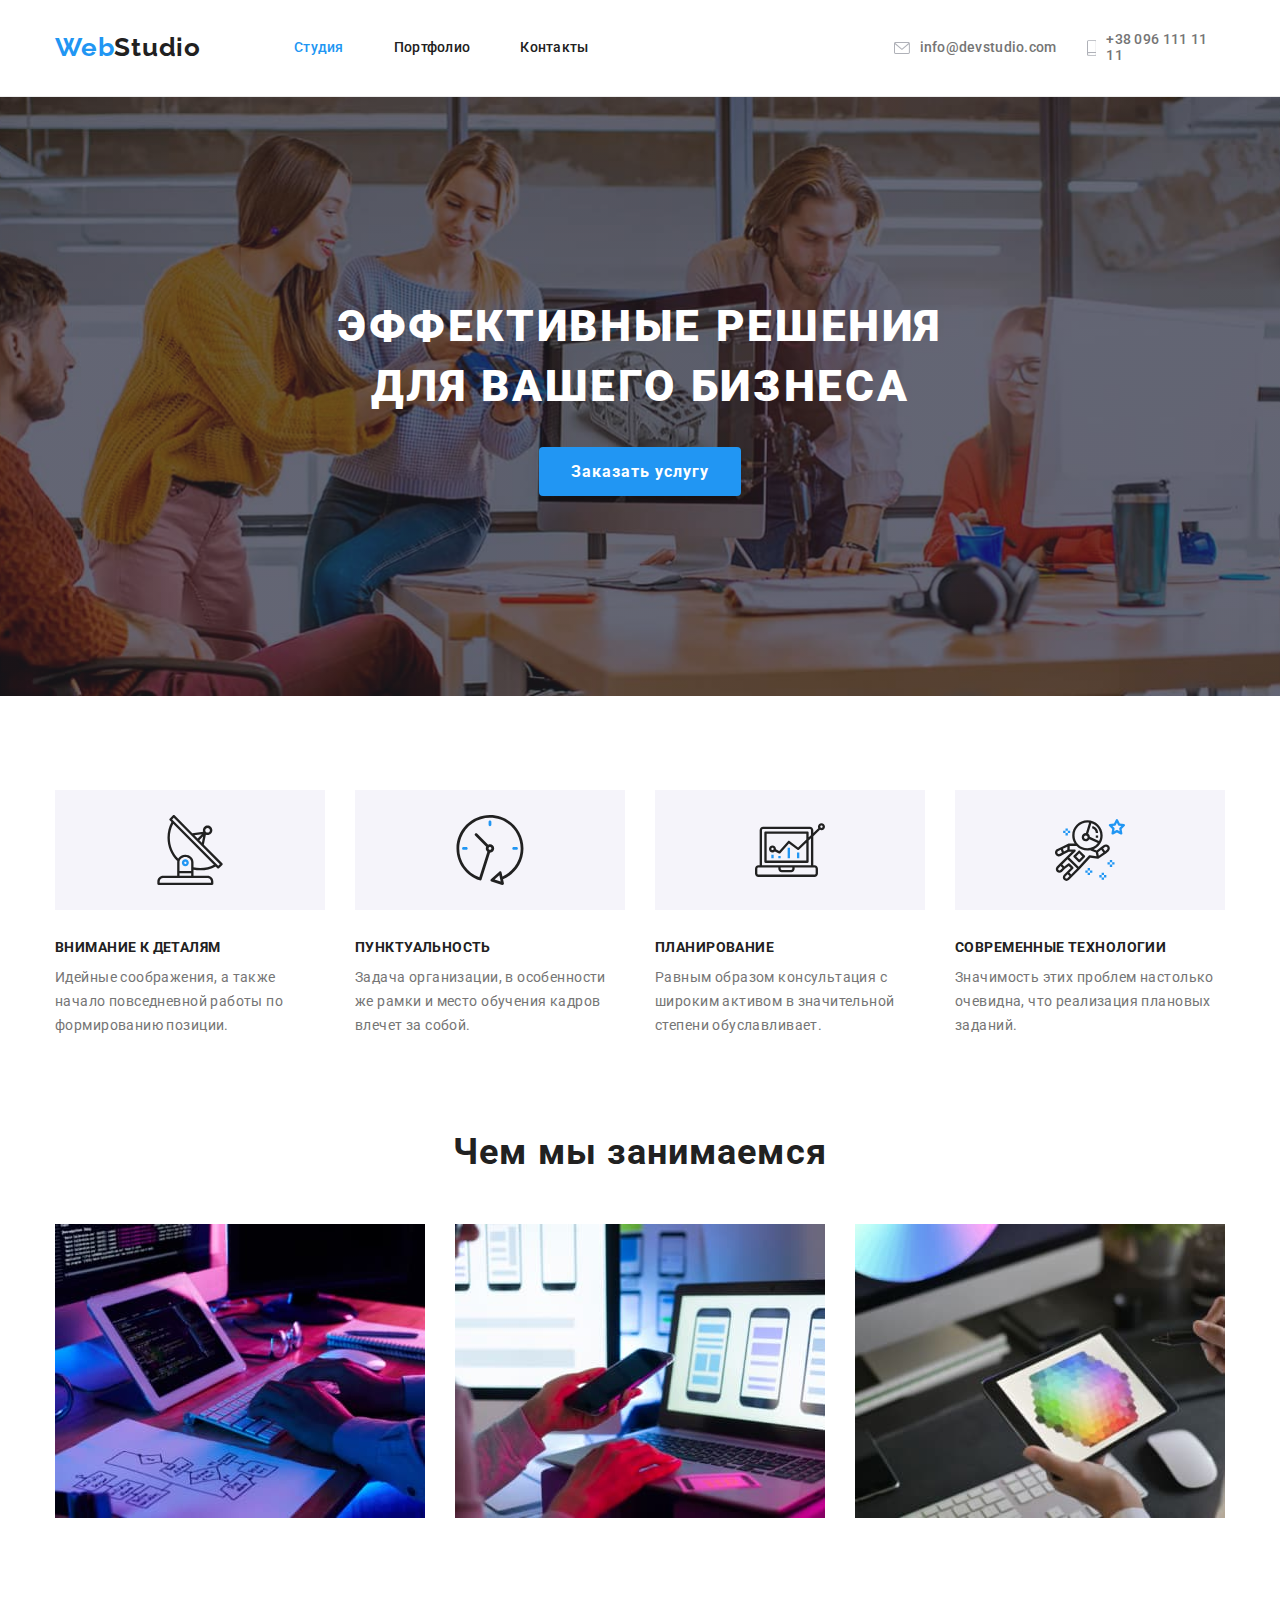
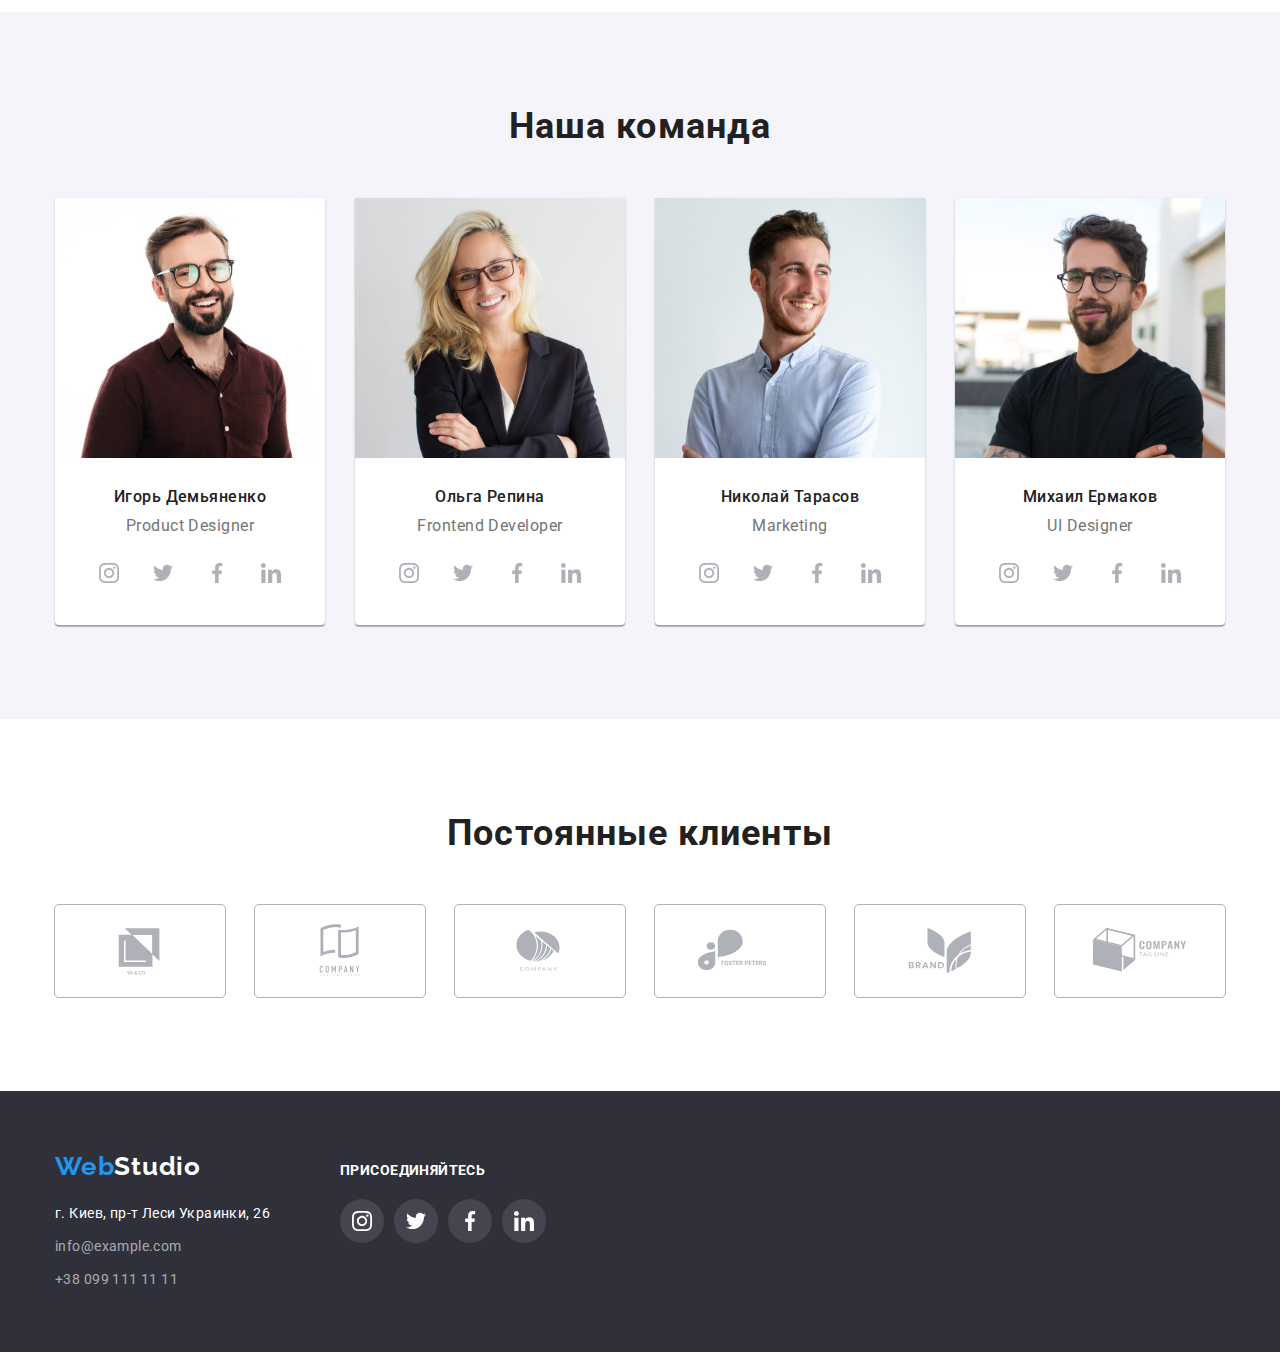
==== index.html @ 17015af3 "copy-paste" ====
<!DOCTYPE html>
<html lang="ru">
<head>
    <meta charset="UTF-8">
    <meta http-equiv="X-UA-Compatible" content="IE=edge">
    <meta name="viewport" content="width=device-width, initial-scale=1.0">

    <link rel="preconnect" href="https://fonts.googleapis.com">
    <link rel="preconnect" href="https://fonts.gstatic.com" crossorigin>
    <link href="https://fonts.googleapis.com/css2?family=Raleway:wght@700&family=Roboto:wght@400;500;700;900&display=swap"
    rel="stylesheet">
    <link rel="stylesheet" href="https://cdnjs.cloudflare.com/ajax/libs/modern-normalize/1.1.0/modern-normalize.min.css">
    <link rel="stylesheet" href="./css/styles.css" />
    <title>Студия</title>
</head>
<body>
    <header>
        <div class="container navigation">
            <!-- Главная навигация -->
            <nav class="main-nav">
            <!-- Лого -->
                <a href="/" class="logo-header">Web<span class="logo-black">Studio</span></a>
                <!-- Навигация на другие страницы -->
                <ul class="site-nav list">
                    <li class="item"><a href="./index.html" class="link current">Студия</a></li>
                    <li class="item"><a href="./portfolio.html" class="link">Портфолио</a></li>
                    <li class="item"><a href="./contacts" class="link">Контакты</a></li>
                </ul>
            </nav>
            <ul class="contact list">
                    <!-- Ссылка на адрес электронной почты  -->
                <li class="item">
                    <a class="link" href="mailto:info@devstudio.com">
                            <svg class="mail-icon">
                                <use href="./images/icons-defs.svg#icon-envelope">
                                </use>
                            </svg>
                        info@devstudio.com
                    </a>
                </li>
                    <!-- Ссылка на телефонный номер -->
                <li class="item">
                    <a class="link" href="tel:+380961111111">
                        <svg class="phone-icon">
                            <use href="./images/icons-defs.svg#icon-phone">
                            </use>
                        </svg>
                        +38 096 111 11 11
                    </a>
                </li>
            </ul>
        </div>
    </header>
        <main>
            <!-- Кнопка в шапке -->
            <section class="hero">
                <div class="overlay">
                    <h1 class="hero-heading">Эффективные решения <br> для вашего бизнеса</h1>
                    <button class="hero-button" type="button"><span class="button-center">Заказать услугу</span></button>
                </div>
            </section>
            <!-- Особенности -->
            <section class="features section">
                <div class="container">
                <h2 class="title hide">Особенности</h2>
                <ul class="list">
                    <li class="feature-card icon-antenna">
                        <div class="thumb">
                            <svg class="feature-icon">
                                <use href="./images/icons-defs.svg#icon-antenna"></use>
                            </svg>
                        </div>
                        <h3 class="feature-title">Внимание к деталям</h3>
                        <p class="text">Идейные соображения, а также начало повседневной работы по формированию позиции.</p>
                    </li>
                    <li class="feature-card icon-clock">
                        <div class="thumb">
                            <svg class="feature-icon">
                                <use href="./images/icons-defs.svg#icon-clock"></use>
                            </svg>
                        </div>
                        <h3 class="feature-title">Пунктуальность</h3>
                        <p class="text">Задача организации, в особенности же рамки и место обучения кадров влечет за собой.</p>
                    </li>
                    <li class="feature-card icon-diagram">
                        <div class="thumb">
                            <svg class="feature-icon">
                                <use href="./images/icons-defs.svg#icon-diagram"></use>
                            </svg>
                        </div>
                        <h3 class="feature-title">Планирование</h3>
                        <p class="text">Равным образом консультация с широким активом в значительной степени обуславливает.</p>
                    </li>
                    <li class="feature-card icon-astronaut">
                        <div class="thumb">
                            <svg class="feature-icon">
                                <use href="./images/icons-defs.svg#icon-astronaut"></use>
                            </svg>
                        </div>
                        <h3 class="feature-title">Современные технологии</h3>
                        <p class="text">Значимость этих проблем настолько очевидна, что реализация плановых заданий.</p>
                    </li>
                </ul>
                </div>
            </section>
            <!-- Чем мы занимаемся -->
            <section class="work section">
                <div class="container">
                    <h2 class="title">Чем мы занимаемся</h2>
                    <ul class="list">
                        <li class="work-item"><img class="img-no-gap" src="images/img1.jpg" alt="Server code" width="370" /></li>
                        <li class="work-item"><img class="img-no-gap" src="images/img2.jpg" alt="Mobile App" width="370" /></li>
                        <li class="work-item"><img class="img-no-gap" src="images/img3.jpg" alt="Design" width="370" /></li>
                    </ul>
                </div>
            </section>
            <!-- Наша команда -->
            <section class="team section">
                <div class="container">
                <h2 class="title">Наша команда</h2>
                <ul class="list">
                    <li class="item-card">
                        <img class="img-no-gap" src="images/imgpd.jpg" alt="Product Designer" width="270" />
                        <div class="bottom-card">
                            <h3 class="member-title product-designer">Игорь Демьяненко</h3>
                            <p class="text">Product Designer</p>
                            <ul class="socials list">
                                <li class="social">
                                    <a href="" class="link icon-instgram">
                                        <svg class="social-icon">
                                            <use href="./images/icons-defs.svg#icon-instagram-2">
                                            </use>
                                        </svg>
                                    </a>
                                </li>
                                <li class="social">
                                    <a href="" class="link icon-twitter">
                                        <svg class="social-icon">
                                            <use href="./images/icons-defs.svg#icon-twitter-1">
                                            </use>
                                        </svg>
                                    </a>
                                </li>
                                <li class="social">
                                    <a href="" class="link icon-facebook">
                                        <svg class="social-icon">
                                            <use href="./images/icons-defs.svg#icon-facebook-1">
                                            </use>
                                        </svg>
                                    </a>
                                </li>
                                <li class="social">
                                    <a href="" class="link icon-linkedin">
                                        <svg class="social-icon">
                                            <use href="./images/icons-defs.svg#icon-linkedin-1">
                                            </use>
                                        </svg>
                                    </a>
                                </li>
                            </ul>
                        </div>
                    </li>
                    <li class="item-card">
                        <img class="img-no-gap" src="images/imgfd.jpg" alt="Frontend Developer" width="270" />
                        <div class="bottom-card">
                            <h3 class="member-title frontend-developer">Ольга Репина</h3>
                            <p class="text">Frontend Developer</p>
                            <ul class="socials list">
                                <li class="social">
                                    <a href="" class="link icon-instgram">
                                        <svg class="social-icon">
                                            <use href="./images/icons-defs.svg#icon-instagram-2">
                                            </use>
                                        </svg>
                                    </a>
                                </li>
                                <li class="social">
                                    <a href="" class="link icon-twitter">
                                        <svg class="social-icon">
                                            <use href="./images/icons-defs.svg#icon-twitter-1">
                                            </use>
                                        </svg>
                                    </a>
                                </li>
                                <li class="social">
                                    <a href="" class="link icon-facebook">
                                        <svg class="social-icon">
                                            <use href="./images/icons-defs.svg#icon-facebook-1">
                                            </use>
                                        </svg>
                                    </a>
                                </li>
                                <li class="social">
                                    <a href="" class="link icon-linkedin">
                                        <svg class="social-icon">
                                            <use href="./images/icons-defs.svg#icon-linkedin-1">
                                            </use>
                                        </svg>
                                    </a>
                                </li>
                            </ul>
                        </div>
                    </li>
                    <li class="item-card">
                        <img class="img-no-gap" src="images/imgmark.jpg" alt="Marketing" width="270" />
                        <div class="bottom-card">
                            <h3 class="member-title marketing">Николай Тарасов</h3>
                            <p class="text">Marketing</p>
                            <ul class="socials list">
                                <li class="social">
                                    <a href="" class="link icon-instgram">
                                        <svg class="social-icon">
                                            <use href="./images/icons-defs.svg#icon-instagram-2">
                                            </use>
                                        </svg>
                                    </a>
                                </li>
                                <li class="social">
                                    <a href="" class="link icon-twitter">
                                        <svg class="social-icon">
                                            <use href="./images/icons-defs.svg#icon-twitter-1">
                                            </use>
                                        </svg>
                                    </a>
                                </li>
                                <li class="social">
                                    <a href="" class="link icon-facebook">
                                        <svg class="social-icon">
                                            <use href="./images/icons-defs.svg#icon-facebook-1">
                                            </use>
                                        </svg>
                                    </a>
                                </li>
                                <li class="social">
                                    <a href="" class="link icon-linkedin">
                                        <svg class="social-icon">
                                            <use href="./images/icons-defs.svg#icon-linkedin-1">
                                            </use>
                                        </svg>
                                    </a>
                                </li>
                            </ul>
                        </div>
                    </li>
                    <li class="item-card">
                        <img class="img-no-gap" src="images/imguid.jpg" alt="UI Designer" width="270" />
                        <div class="bottom-card">
                            <h3 class="member-title designer">Михаил Ермаков</h3>
                            <p class="text">UI Designer</p>
                            <ul class="socials list">
                                <li class="social">
                                    <a href="" class="link icon-instgram">
                                        <svg class="social-icon">
                                            <use href="./images/icons-defs.svg#icon-instagram-2">
                                            </use>
                                        </svg>
                                    </a>
                                </li>
                                <li class="social">
                                    <a href="" class="link icon-twitter">
                                        <svg class="social-icon">
                                            <use href="./images/icons-defs.svg#icon-twitter-1">
                                            </use>
                                        </svg>
                                    </a>
                                </li>
                                <li class="social">
                                    <a href="" class="link icon-facebook">
                                        <svg class="social-icon">
                                            <use href="./images/icons-defs.svg#icon-facebook-1">
                                            </use>
                                        </svg>
                                    </a>
                                </li>
                                <li class="social">
                                    <a href="" class="link icon-linkedin">
                                        <svg class="social-icon">
                                            <use href="./images/icons-defs.svg#icon-linkedin-1">
                                            </use>
                                        </svg>
                                    </a>
                                </li>
                            </ul>
                        </div>
                    </li>
                </ul>
                </div>
            </section>
            <section class="clients section">
                <div class="container">
                <h2 class="title">Постоянные клиенты</h2>
                    <ul class="list">
                        <li class="client">
                            <a href="" class="link">
                                <svg class="client-icon">
                                    <use href="./images/icons-defs.svg#icon-yaco">
                                    </use>
                                </svg>
                            </a>
                        </li>
                        <li class="client">
                            <a href="" class="link">
                                <svg class="client-icon">
                                    <use href="./images/icons-defs.svg#icon-tagline">
                                    </use>
                                </svg>
                            </a>
                        </li>
                        <li class="client">
                            <a href="" class="link">
                                <svg class="client-icon">
                                    <use href="./images/icons-defs.svg#icon-company">
                                    </use>
                                </svg>
                            </a>
                        </li>
                        <li class="client">
                            <a href="" class="link">
                                <svg class="client-icon">
                                    <use href="./images/icons-defs.svg#icon-foster">
                                    </use>
                                </svg>
                            </a>
                        </li>
                        <li class="client">
                            <a href="" class="link">
                                <svg class="client-icon">
                                    <use href="./images/icons-defs.svg#icon-brand">
                                    </use>
                                </svg>
                            </a>
                        </li>
                        <li class="client">
                            <a href="" class="link">
                                <svg class="client-icon">
                                    <use href="./images/icons-defs.svg#icon-compbox">
                                    </use>
                                </svg>
                            </a>
                        </li>
                    </ul>
                </div>
            </section>
        </main>
        <footer class="footer">
            <div class="container">
                <div class="wraper">
                    <!-- Лого -->
                    <a href="/" class="logo-footer">Web<span class="logo-white">Studio</span></a>
                    <address>
                        <ul class="address list">
                            <!-- Ссылка на на карту с указанным адресом -->
                            <li class="item"><a class="map" href="https://goo.gl/maps/9BJSukgXdeU1Tu847" target="_blank" rel="noopener">г. Киев, пр-т Леси Украинки, 26</a></li>
                            <!-- Ссылка на адрес электронной почты  -->
                            <li class="item"><a class="link" href="mailto:info@example.com">info@example.com</a></li>
                            <!-- Ссылка на телефонный номер -->
                            <li class="item"><a class="link" href="tel:+380991111111">+38 099 111 11 11</a></li>
                        </ul>
                    </address>
                </div>
                    <div class="join">
                        <p class="join-heading">присоединяйтесь</p>
                        <ul class="socials list">
                            <li class="social">
                                <a href="" class="link icon-instgram">
                                    <svg class="social-icon">
                                        <use href="./images/icons-defs.svg#icon-instagram-2">
                                        </use>
                                    </svg>
                                </a>
                            </li>
                            <li class="social">
                                <a href="" class="link icon-twitter">
                                    <svg class="social-icon">
                                        <use href="./images/icons-defs.svg#icon-twitter-1">
                                        </use>
                                    </svg>
                                </a>
                            </li>
                            <li class="social">
                                <a href="" class="link icon-facebook">
                                    <svg class="social-icon">
                                        <use href="./images/icons-defs.svg#icon-facebook-1">
                                        </use>
                                    </svg>
                                </a>
                            </li>
                            <li class="social">
                                <a href="" class="link icon-linkedin">
                                    <svg class="social-icon">
                                        <use href="./images/icons-defs.svg#icon-linkedin-1">
                                        </use>
                                    </svg>
                                </a>
                            </li>
                        </ul>
                    </div>
            </div>
        </footer>
</body>
</html>
---- css/styles.css ----
*,
*::before,
*::after {
  box-sizing: border-box;
}

:root {
  --primary-text-color: #757575;
  --secondary-text-color: #212121;
  --white-color: #ffffff;
  --accent-color: #2196f3;
  --main-background-color: #ffffff;
  --secondary-background-color: #f5f4fa;
  --footer-color: #2f303a;
  --icon-primary-color: #afb1b8;
}

header {
  border-bottom: 1px solid #ececec;
  background: var(--white-color);
}

body {
  background-color: var(--main-background-color);
  color: var(--primary-text-color);

  font-family: Roboto, sans-serif;
  font-size: 14px;
  letter-spacing: 0.03em;
}

footer {
  background: var(--footer-color);
}

address {
  font-style: normal;

  line-height: 1.71;
  margin-top: 20px;
}

.wraper {
}

ul {
  padding-inline-start: 0px;
  margin-block-start: 1em;
  margin-block-end: 1em;
}

h1,
h2,
h3,
h4,
h5,
h6,
p {
  margin-block-start: 0;
  margin-block-end: 0;
}

.img-no-gap {
  display: block;
}

.vector {
  display: block;
}

.container {
  width: 1200px;
  padding: 0 15px;
  margin: 0 auto;
}

.footer .container {
  display: flex;
  align-items: baseline;
  padding-top: 60px;
  padding-bottom: 60px;
}

.section {
  padding-top: 94px;
  padding-bottom: 94px;
}

.container .section {
  padding-top: 0px;
  padding-bottom: 94px;
}

.hide {
  position: absolute;
  width: 1px;
  height: 1px;
  margin: -1px;
  border: 0;
  padding: 0;
  white-space: nowrap;
  clip-path: inset(100%);
  clip: rect(0 0 0 0);
  overflow: hidden;
}

/* Logo */

.logo-header {
  font-family: "Raleway";
  font-weight: 700;
  font-size: 26px;
  line-height: 1.19;

  letter-spacing: 0.03em;

  color: var(--accent-color);

  text-decoration: none;
}

.logo-black {
  font-family: "Raleway";

  font-weight: 700;
  font-size: 26px;
  line-height: 1.19;
  color: var(--secondary-text-color);

  letter-spacing: 0.03em;

  text-decoration: none;
}

.logo-white {
  font-family: "Raleway";
  font-weight: 700;
  font-size: 26px;
  line-height: 1.19;

  color: var(--white-color);
  text-decoration: none;
}

.logo-footer {
  font-family: "Raleway";
  font-weight: 700;
  font-size: 26px;
  line-height: 1.19;

  letter-spacing: 0.03em;

  color: var(--accent-color);
  text-decoration: none;
}

/* List */

.list {
  list-style: none;
  padding: 0;
  margin: 0;
}

/* Site nav */

.main-nav {
  display: flex;
  align-items: center;
}

.site-nav {
  display: flex;
  margin-left: 93px;
  padding-top: 32px;
  padding-bottom: 32px;

  font-weight: 500;
  font-size: 14px;
  line-height: 1.14;
  letter-spacing: 0.02em;
}

.navigation {
  display: flex;
}

.site-nav .item + .item {
  margin-left: 50px;
}

.contact {
  display: flex;
  align-items: center;
  margin-left: 305px;

  font-weight: 500;
  font-size: 14px;
  line-height: 1.14;
  letter-spacing: 0.02em;
}

.contact .item + .item {
  margin-left: 30px;
}

/* .contact-link:hover,
.contact-link:focus {
  color: var(--accent-color);
  fill: var(--accent-color);
} */

.site-nav .link {
  padding: 32px 0;
  text-decoration: none;
  color: var(--secondary-text-color);
}
.site-nav .link:hover,
.site-nav .link:focus {
  color: var(--accent-color);
}
.site-nav .link.current {
  color: var(--accent-color);
}
.contact .link {
  align-items: center;
  display: flex;
  padding: 32px 0;
  text-decoration: none;
  color: var(--primary-text-color);
}
.contact .link:hover,
.contact .link:focus {
  color: var(--accent-color);
}

.contact .link:hover .mail-icon {
  fill: var(--accent-color);
}
.contact .link:focus .mail-icon {
  fill: var(--accent-color);
}

.contact .link:hover .phone-icon {
  fill: var(--accent-color);
}
.contact .link:focus .phone-icon {
  fill: var(--accent-color);
}
/* Hero */

.hero {
  background-color: var(--footer-color);

  text-align: center;
}

.overlay {
  max-width: 2000px;
  margin-left: auto;
  margin-right: auto;

  background-image: linear-gradient(
      to right,
      rgba(47, 48, 58, 0.4),
      rgba(47, 48, 58, 0.4)
    ),
    url(../images/hero_background.jpg);
  background-repeat: no-repeat;
  background-position: center;
  background-size: cover;
}

.hero-heading {
  display: block;

  font-weight: 900;
  font-size: 44px;
  line-height: 1.36;
  text-align: center;
  letter-spacing: 0.06em;
  text-transform: uppercase;

  color: var(--white-color);

  padding-top: 200px;
}

.hero-button {
  background-color: var(--accent-color);
  color: var(--white-color);
  cursor: pointer;

  box-shadow: 0px 4px 4px rgba(0, 0, 0, 0.15);
  border-radius: 4px;
  border: none;

  letter-spacing: 0.06em;

  padding: 10px 32px;
  margin-top: 30px;
  margin-bottom: 200px;
}

.button-center {
  /* Заказать услугу */

  font-weight: 700;
  font-size: 16px;
  line-height: 1.87;

  letter-spacing: 0.06em;
}

/* Features */

.features .list {
  display: flex;
  flex-wrap: wrap;
}

.feature-card {
  width: 270px;
  margin-right: 30px;
}

.feature-card:nth-child(4n) {
  margin-right: 0px;
}

.features .title {
  color: var(--secondary-text-color);

  font-size: 36px;
  line-height: 1.16;

  letter-spacing: 0.03em;
}

.feature-title {
  font-weight: 700;
  font-size: 14px;
  line-height: 1.14;
  letter-spacing: 0.03em;
  text-transform: uppercase;

  color: var(--secondary-text-color);

  margin-bottom: 10px;
}

.features .text {
  font-weight: 400;
  font-size: 14px;
  line-height: 1.71;

  letter-spacing: 0.03em;
}

/* Work */

.work {
  padding-top: 0px;
}

.thumb {
  background: var(--secondary-background-color);
  display: flex;
  align-items: center;
  justify-content: center;
  height: 120px;
  margin-bottom: 30px;
}

.feature-icon {
  width: 70px;
  height: 70px;
  color: var(--white-color);
  fill: var(--icon-primary-color);
}

.project-item {
  width: 370px;

  margin-top: 30px;
  margin-right: 30px;
}
.project-item:nth-child(3n) {
  margin-right: 0px;
}

.project-cards {
  margin-top: -30px;
  margin-right: -30px;
  display: flex;
  flex-wrap: wrap;
}

.btm-border {
  border-bottom: 1px solid #eeeeee;
  border-left: 1px solid #eeeeee;
  border-right: 1px solid #eeeeee;

  padding: 20px 24px;
}

.work-item {
  display: flex;
  flex-wrap: wrap;
  width: 370px;
  margin-right: 30px;
}

.work .title {
  font-size: 36px;
  line-height: 1.16;
  letter-spacing: 0.03em;
  text-align: center;

  color: var(--secondary-text-color);
}

.work .list {
  display: flex;
  flex-wrap: wrap;
  margin-top: 50px;
}

.list.item::nth-child(3n) {
  margin-right: 0px;
}

.work-item:nth-child(3n) {
  margin-right: 0px;
}

/* Team */

.team {
  background-color: var(--secondary-background-color);
}

.item-card {
  width: 270px;
  background: #ffffff;
  box-shadow: 0px 1px 3px rgb(0 0 0 / 12%), 0px 1px 1px rgb(0 0 0 / 14%),
    0px 2px 1px rgb(0 0 0 / 20%);
  border-radius: 0px 0px 4px 4px;
}

.team .title {
  font-size: 36px;
  line-height: 1.16;
  text-align: center;
  letter-spacing: 0.03em;

  color: var(--secondary-text-color);
}

.team .list {
  margin-top: 50px;
  display: flex;
}

.member-title {
  top: 1925px;

  font-weight: 500;
  font-size: 16px;
  line-height: 1.18;

  text-align: center;
  letter-spacing: 0.03em;

  color: var(--secondary-text-color);
}

.team .text {
  margin-top: 10px;
  font-size: 16px;
  line-height: 1.18;

  text-align: center;
  letter-spacing: 0.03em;
}

.list .item-card {
  margin-right: 30px;
}

.list .item-card:nth-child(4n) {
  margin-right: 0px;
}

.bottom-card {
  padding: 30px 0px;
}

/* ДЗ на проверке */

.item-card .social {
  margin-right: 10px;
}

.item-card .social:nth-child(4n) {
  margin-right: 0px;
}

.socials {
  align-items: center;
  justify-content: center;
  padding: 0;
  margin-top: 16px;
}

.socials.list {
  margin-top: 16px;
}

/* button */

/* button-icon */
.social-icon {
  padding: 12px;
  width: 44px;
  height: 44px;
  color: var(--white-color);
  fill: var(--icon-primary-color);
}

.social .link {
  border-radius: 50%;
  background: rgba(255, 255, 255, 0.1);

  display: flex;
}

.team-link {
  color: tomato;
  background-color: var(--accent-color);
}

.social .link:hover,
.social .link:focus {
  background: var(--accent-color);
}

.social .link:hover .social-icon {
  fill: var(--white-color);
}
.social .link:focus .social-icon {
  fill: var(--white-color);
}

.mail-icon {
  margin-right: 10px;
  width: 16px;
  height: 12px;
  color: var(--white-color);
  fill: var(--icon-primary-color);
}

.phone-icon {
  margin-right: 10px;
  width: 10px;
  height: 16px;
  color: var(--white-color);
  fill: var(--icon-primary-color);
}

/* Эта часть на проверке */

/* Button */

.buttons {
  margin-bottom: 50px;

  display: flex;
  justify-content: center;
}

.buttons .item + .item {
  margin-left: 8px;
}

.button {
  cursor: pointer;
  background-color: var(--secondary-background-color);
  color: var(--secondary-text-color);
  border-radius: 4px;

  text-align: center;

  font-family: "Roboto";
  font-weight: 500;
  font-size: 16px;
  line-height: 1.62;
  letter-spacing: 0.03em;
  border: none;

  padding: 6px 22px;
}
.button:hover {
  background-color: var(--accent-color);
  color: var(--secondary-background-color);
}
.button:focus {
  background-color: var(--accent-color);
  color: var(--secondary-background-color);
}

.button.marketing:hover,
.button.marketing:focus,
.button.design:hover,
.button.design:focus,
.button.app:hover,
.button.app:focus,
.button.site:hover,
.button.site:focus,
.button.all:hover,
.button.all:focus {
  box-shadow: 0px 3px 1px rgba(0, 0, 0, 0.1), 0px 1px 2px rgba(0, 0, 0, 0.08),
    0px 2px 2px rgba(0, 0, 0, 0.12);
}

.filters .button {
  font-family: "Roboto";

  font-weight: 500;
  font-size: 16px;
  line-height: 1.62;

  text-align: center;
  letter-spacing: 0.03em;
  border: none;
}

/* Projects */

.title {
  font-family: "Roboto";
  font-style: normal;
  font-weight: 700;
  font-size: 18px;
  line-height: 2;

  letter-spacing: 0.06em;

  color: var(--secondary-text-color);
}

.features .title,
.projects-title,
.filters .title {
  visibility: hidden;
}

p {
  line-height: 30px;
  font-size: 16px;
  letter-spacing: 0.03em;
}

/* Clients */

.clients .title {
  font-size: 36px;
  line-height: 1.16;
  text-align: center;
  letter-spacing: 0.03em;

  color: var(--secondary-text-color);
}

.clients .list {
  margin-top: 50px;
  display: flex;
}

.clients li {
  width: 170px;
  height: 92px;
  margin-right: 30px;
}

.clients li:nth-child(6n) {
  margin-right: 0px;
}

.clients svg {
  padding: 16px 32px;
  width: 170px;
  height: 92px;

  outline: 1px solid var(--icon-primary-color);
  border-radius: 4px;
}

/* .clients a {
  display: flex;
  width: 106px;
  height: 60px;
} */

.client-icon {
  padding: 12px;
  width: 44px;
  height: 44px;
  color: var(--accent-color);
  fill: var(--icon-primary-color);
}

.client .link:hover .client-icon {
  fill: var(--accent-color);
  outline-color: var(--accent-color);
}
.client .link:focus .client-icon {
  fill: var(--accent-color);
  outline-color: var(--accent-color);
}

/* Footer */

.address .item + .item {
  margin-top: 9px;
}

/* Links */
.map {
  color: var(--white-color);
  text-decoration: none;
}
.address .map:hover,
.address .map:focus {
  color: var(--accent-color);
}

.address .link {
  text-decoration: none;
  color: rgba(255, 255, 255, 0.6);
}
.address .link:hover,
.address .link:focus {
  color: var(--accent-color);
}

.join {
  margin-left: 70px;
}

.join .list {
  display: flex;
}

.join-heading {
  font-weight: 700;
  font-size: 14px;
  line-height: 1.14;
  text-transform: uppercase;
  color: var(--white-color);
}

.join .socials {
  margin-top: 20px;
}

.join .social {
  margin-right: 10px;
}

.join .social:nth-child(4n) {
  margin-right: 0px;
}

.project-cards a {
  display: block;
  text-decoration: none;
  color: var(--primary-text-color);
}

.project-cards a:hover {
  box-shadow: 0px 1px 1px rgba(0, 0, 0, 0.12), 0px 4px 4px rgba(0, 0, 0, 0.06),
    1px 4px 6px rgba(0, 0, 0, 0.16);
}
.project-cards a:focus {
  box-shadow: 0px 1px 1px rgba(0, 0, 0, 0.12), 0px 4px 4px rgba(0, 0, 0, 0.06),
    1px 4px 6px rgba(0, 0, 0, 0.16);
}

footer .social-icon {
  fill: var(--white-color);
}

/* Icons sprite */

.icon {
  display: inline-block;
  width: 1em;
  height: 1em;
  stroke-width: 0;
  stroke: currentColor;
  fill: currentColor;
}
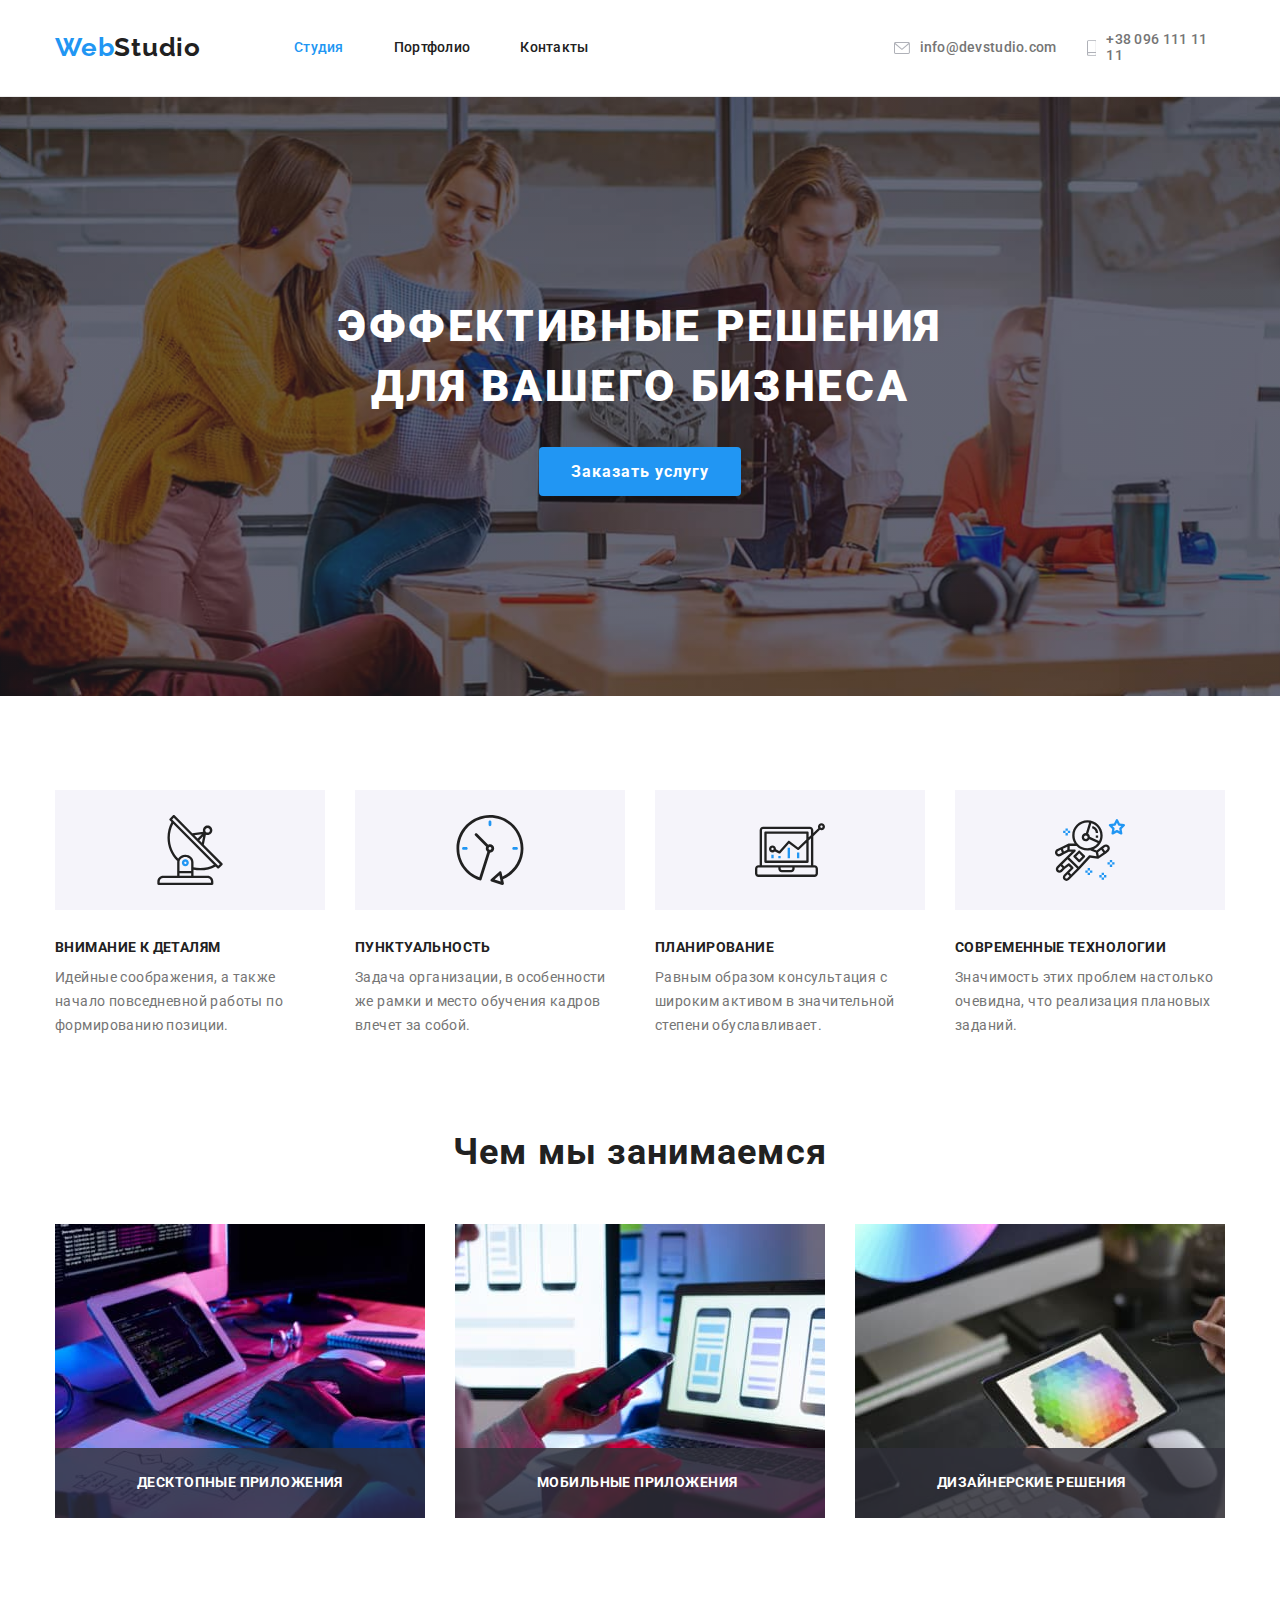
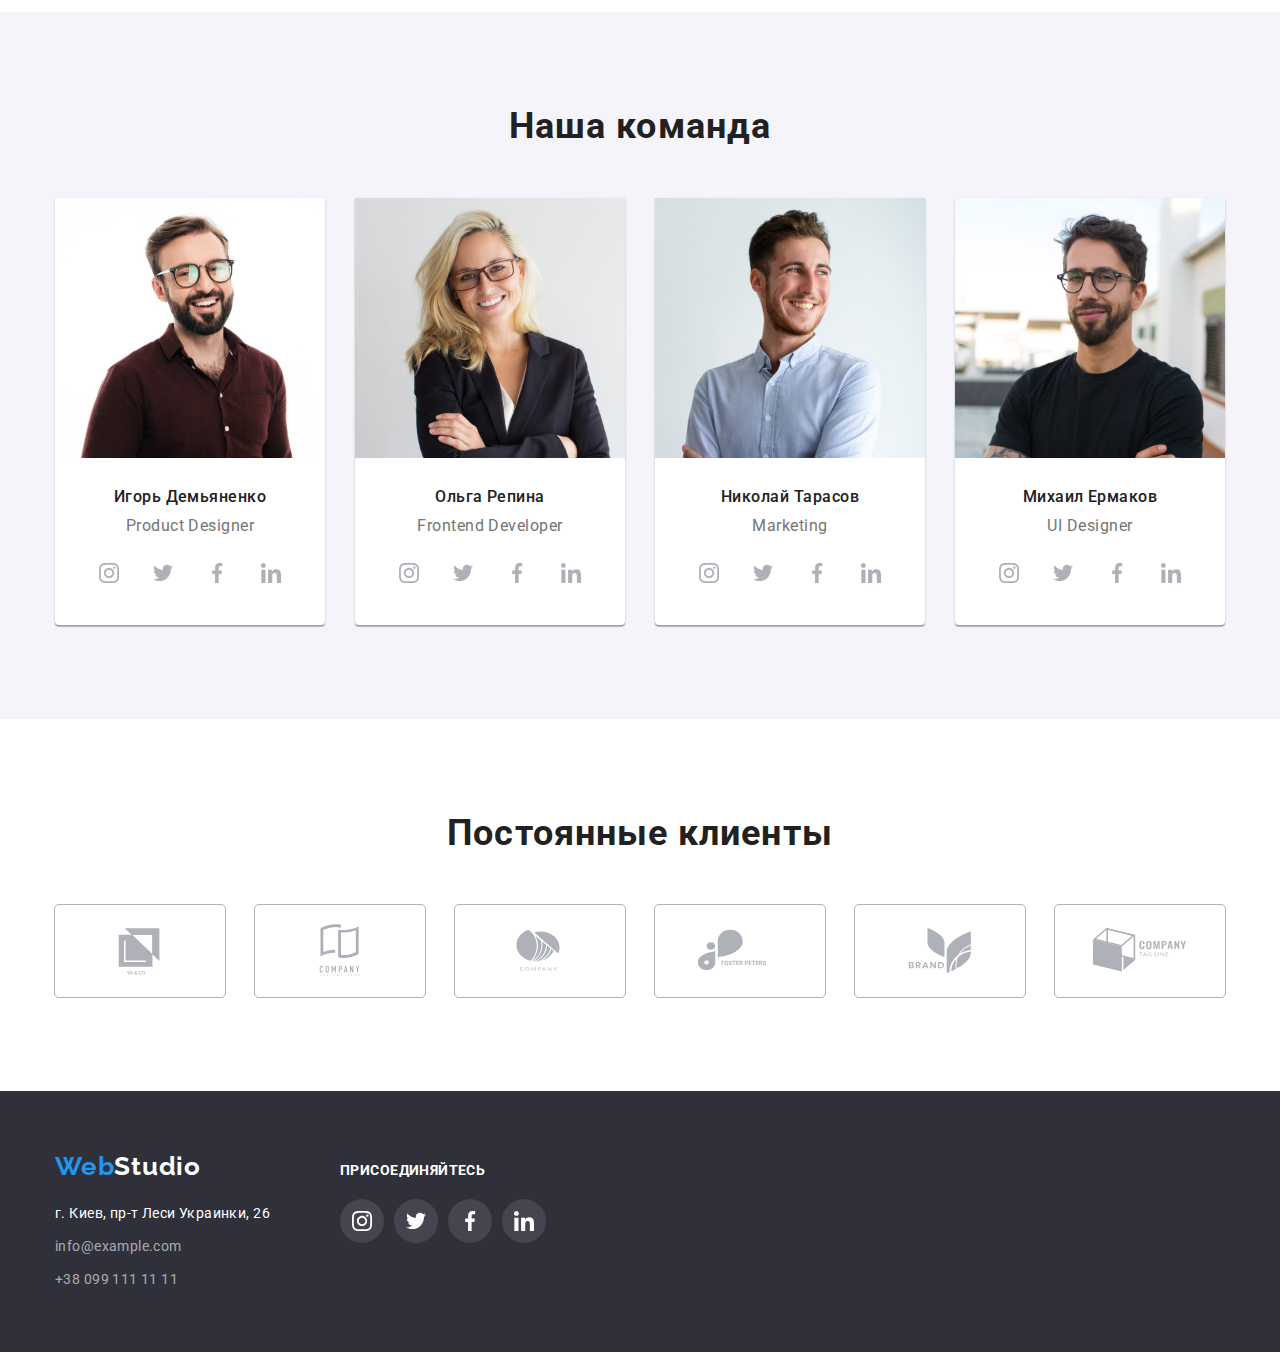
==== commit 8a45acbb: "overlay for work-items" ====
--- a/index.html
+++ b/index.html
@@ -108,9 +108,24 @@
                 <div class="container">
                     <h2 class="title">Чем мы занимаемся</h2>
                     <ul class="list">
-                        <li class="work-item"><img class="img-no-gap" src="images/img1.jpg" alt="Server code" width="370" /></li>
-                        <li class="work-item"><img class="img-no-gap" src="images/img2.jpg" alt="Mobile App" width="370" /></li>
-                        <li class="work-item"><img class="img-no-gap" src="images/img3.jpg" alt="Design" width="370" /></li>
+                        <li class="work-item">
+                            <div class="work-thumb">
+                                <h3 class="work-title">Десктопные приложения</h3>
+                                <img class="img-no-gap" src="images/img1.jpg" alt="Server code" width="370" />
+                            </div>
+                        </li>
+                        <li class="work-item">
+                            <div class="work-thumb">
+                                <p class="work-title">Мобильные приложения</p>
+                                <img class="img-no-gap" src="images/img2.jpg" alt="Mobile App" width="370" />
+                            </div>
+                        </li>
+                        <li class="work-item">
+                            <div class="work-thumb">
+                                <p class="work-title">Дизайнерские решения</p>
+                                <img class="img-no-gap" src="images/img3.jpg" alt="Design" width="370" />
+                            </div>
+                        </li>
                     </ul>
                 </div>
             </section>
--- a/css/styles.css
+++ b/css/styles.css
@@ -395,6 +395,84 @@
   display: flex;
   flex-wrap: wrap;
 }
+
+/* ДЗ 5 ниже */
+
+.work-thumb {
+  position: relative;
+}
+
+.work-thumb::before {
+  display: inline-block;
+  position: absolute;
+  bottom: 0;
+  left: 0;
+  content: "";
+  width: 100%;
+  height: 70px;
+  background-color: rgba(47, 48, 58, 0.8);
+}
+
+.work-title {
+  position: absolute;
+
+  font-weight: 700;
+  font-size: 14px;
+  line-height: 1.14;
+  letter-spacing: 0.03em;
+  text-transform: uppercase;
+
+  padding: 27px 82px;
+  bottom: 0;
+  left: 0;
+
+  width: 100%;
+
+  color: var(--white-color);
+}
+
+.project-thumb {
+  position: relative;
+}
+
+.project-thumb::before {
+  display: inline-block;
+  position: absolute;
+
+  content: "";
+  width: 100%;
+  height: 100%;
+  background-color: rgba(33, 150, 243, 0.9);
+
+  opacity: 0;
+}
+
+.project-thumb p {
+  width: 100%;
+  padding: 63px 24px;
+
+  position: absolute;
+  top: 50%;
+  left: 50%;
+  transform: translate(-50%, -50%);
+
+  color: var(--white-color);
+
+  font-size: 18px;
+  line-height: 1.55;
+
+  opacity: 0;
+}
+
+.project-item:hover p {
+  opacity: 1;
+}
+
+.project-item:hover .project-thumb::before {
+  opacity: 1;
+}
+
+/* ДЗ 5 конец */
 
 .btm-border {
   border-bottom: 1px solid #eeeeee;
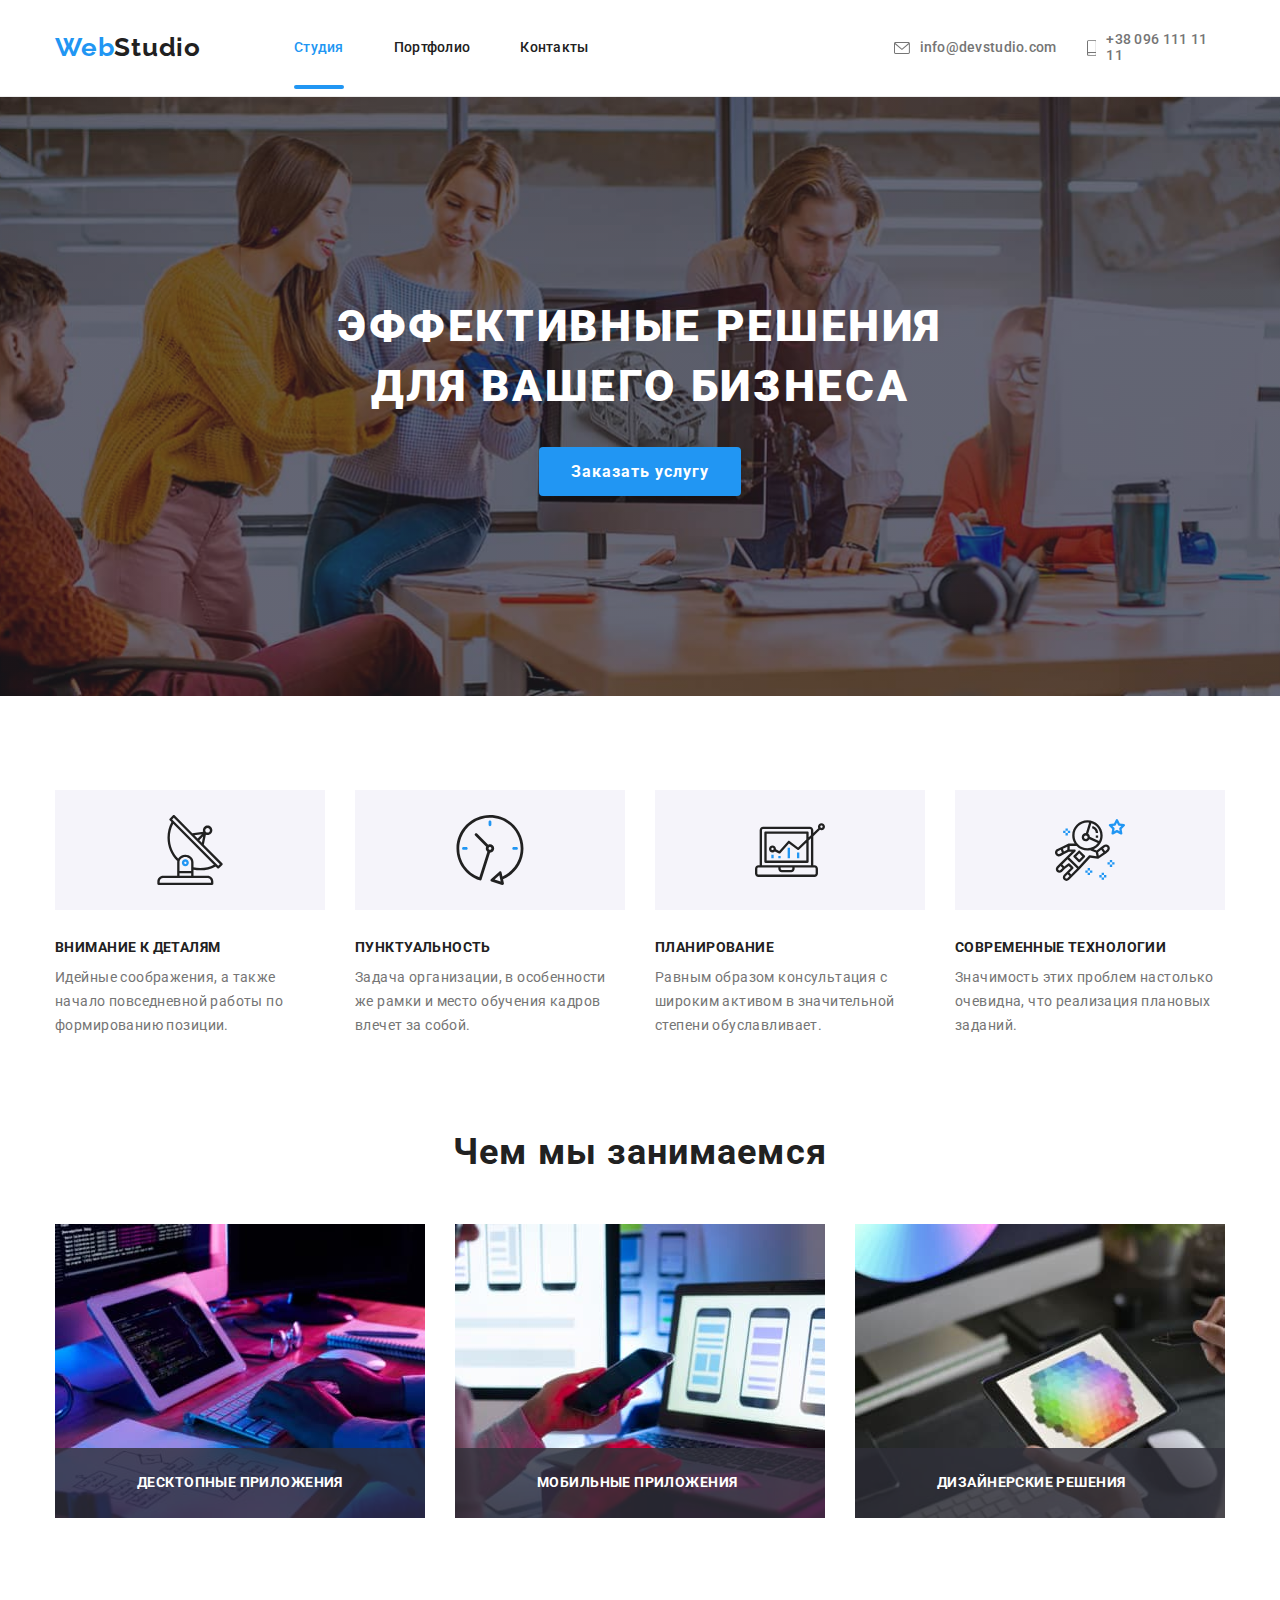
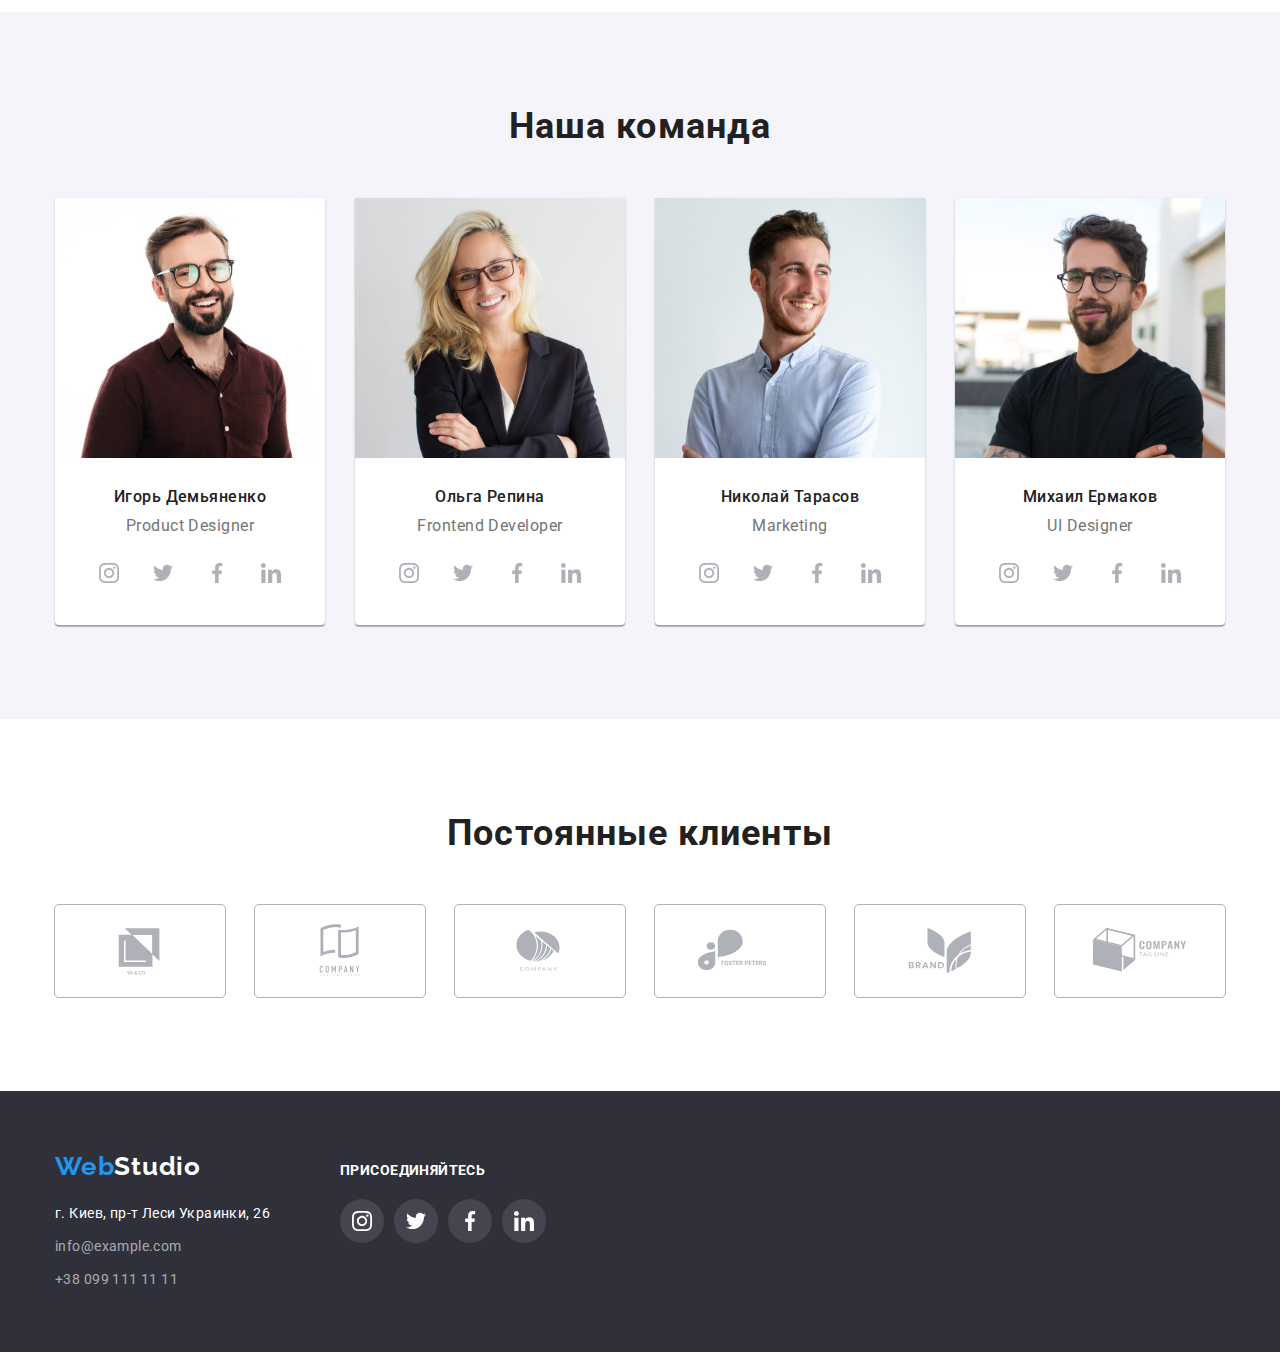
==== commit 0c6c4886: "Changes after code-review from previous hw" ====
--- a/index.html
+++ b/index.html
@@ -54,7 +54,7 @@
         <main>
             <!-- Кнопка в шапке -->
             <section class="hero">
-                <div class="overlay">
+                <div class="container">
                     <h1 class="hero-heading">Эффективные решения <br> для вашего бизнеса</h1>
                     <button class="hero-button" type="button"><span class="button-center">Заказать услугу</span></button>
                 </div>
--- a/css/styles.css
+++ b/css/styles.css
@@ -185,6 +185,10 @@
   display: flex;
 }
 
+.site-nav .item {
+  position: relative;
+}
+
 .site-nav .item + .item {
   margin-left: 50px;
 }
@@ -222,6 +226,24 @@
 .site-nav .link.current {
   color: var(--accent-color);
 }
+
+.link.current::after {
+  display: block;
+  position: absolute;
+
+  content: "";
+  width: 100%;
+  height: 4px;
+  background-color: var(--accent-color);
+  border-radius: 2px;
+
+  bottom: -33px;
+}
+
+a .link.current {
+  position: relative;
+}
+
 .contact .link {
   align-items: center;
   display: flex;
@@ -253,10 +275,8 @@
   background-color: var(--footer-color);
 
   text-align: center;
-}
-
-.overlay {
-  max-width: 2000px;
+
+  max-width: 1600px;
   margin-left: auto;
   margin-right: auto;
 
@@ -269,6 +289,9 @@
   background-repeat: no-repeat;
   background-position: center;
   background-size: cover;
+
+  padding-top: 200px;
+  padding-bottom: 200px;
 }
 
 .hero-heading {
@@ -282,8 +305,6 @@
   text-transform: uppercase;
 
   color: var(--white-color);
-
-  padding-top: 200px;
 }
 
 .hero-button {
@@ -299,7 +320,6 @@
 
   padding: 10px 32px;
   margin-top: 30px;
-  margin-bottom: 200px;
 }
 
 .button-center {
@@ -635,7 +655,7 @@
   width: 16px;
   height: 12px;
   color: var(--white-color);
-  fill: var(--icon-primary-color);
+  fill: var(--primary-text-color);
 }
 
 .phone-icon {
@@ -643,7 +663,7 @@
   width: 10px;
   height: 16px;
   color: var(--white-color);
-  fill: var(--icon-primary-color);
+  fill: var(--primary-text-color);
 }
 
 /* Эта часть на проверке */
@@ -774,12 +794,6 @@
   border-radius: 4px;
 }
 
-/* .clients a {
-  display: flex;
-  width: 106px;
-  height: 60px;
-} */
-
 .client-icon {
   padding: 12px;
   width: 44px;
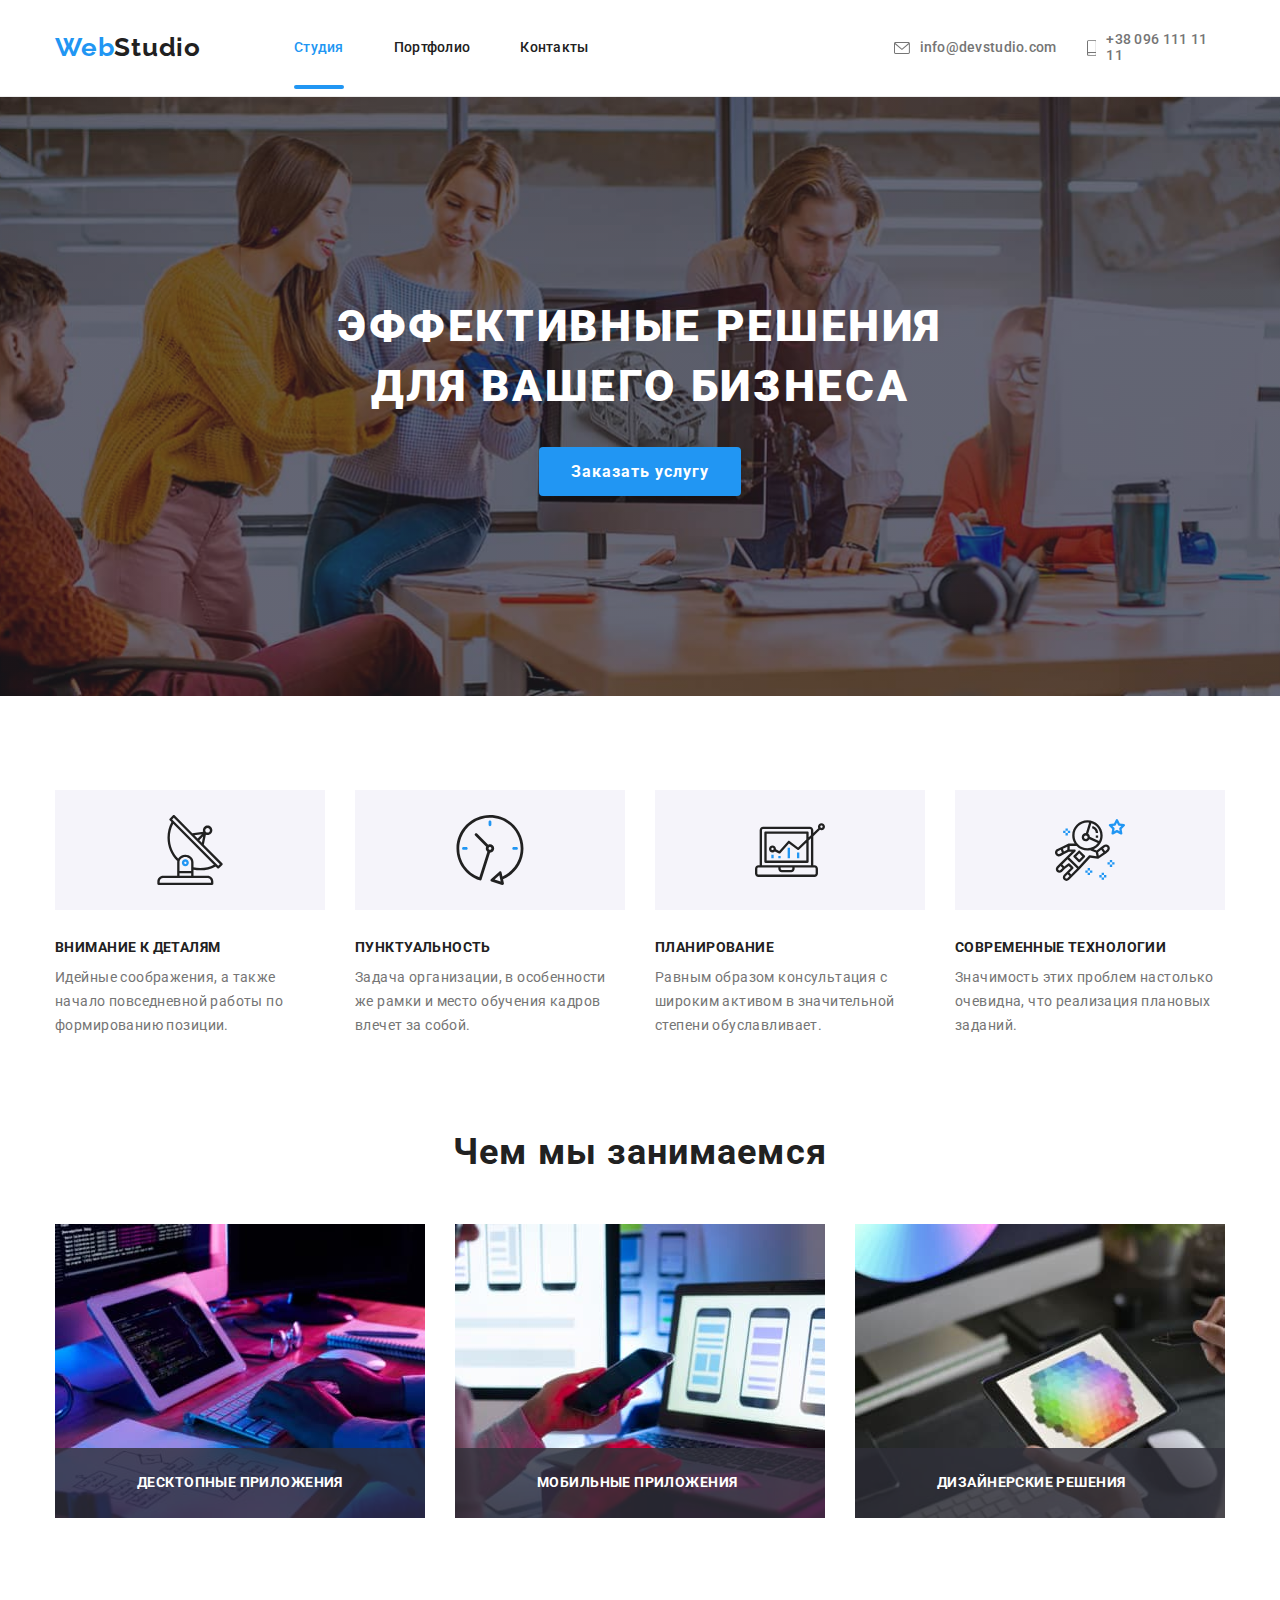
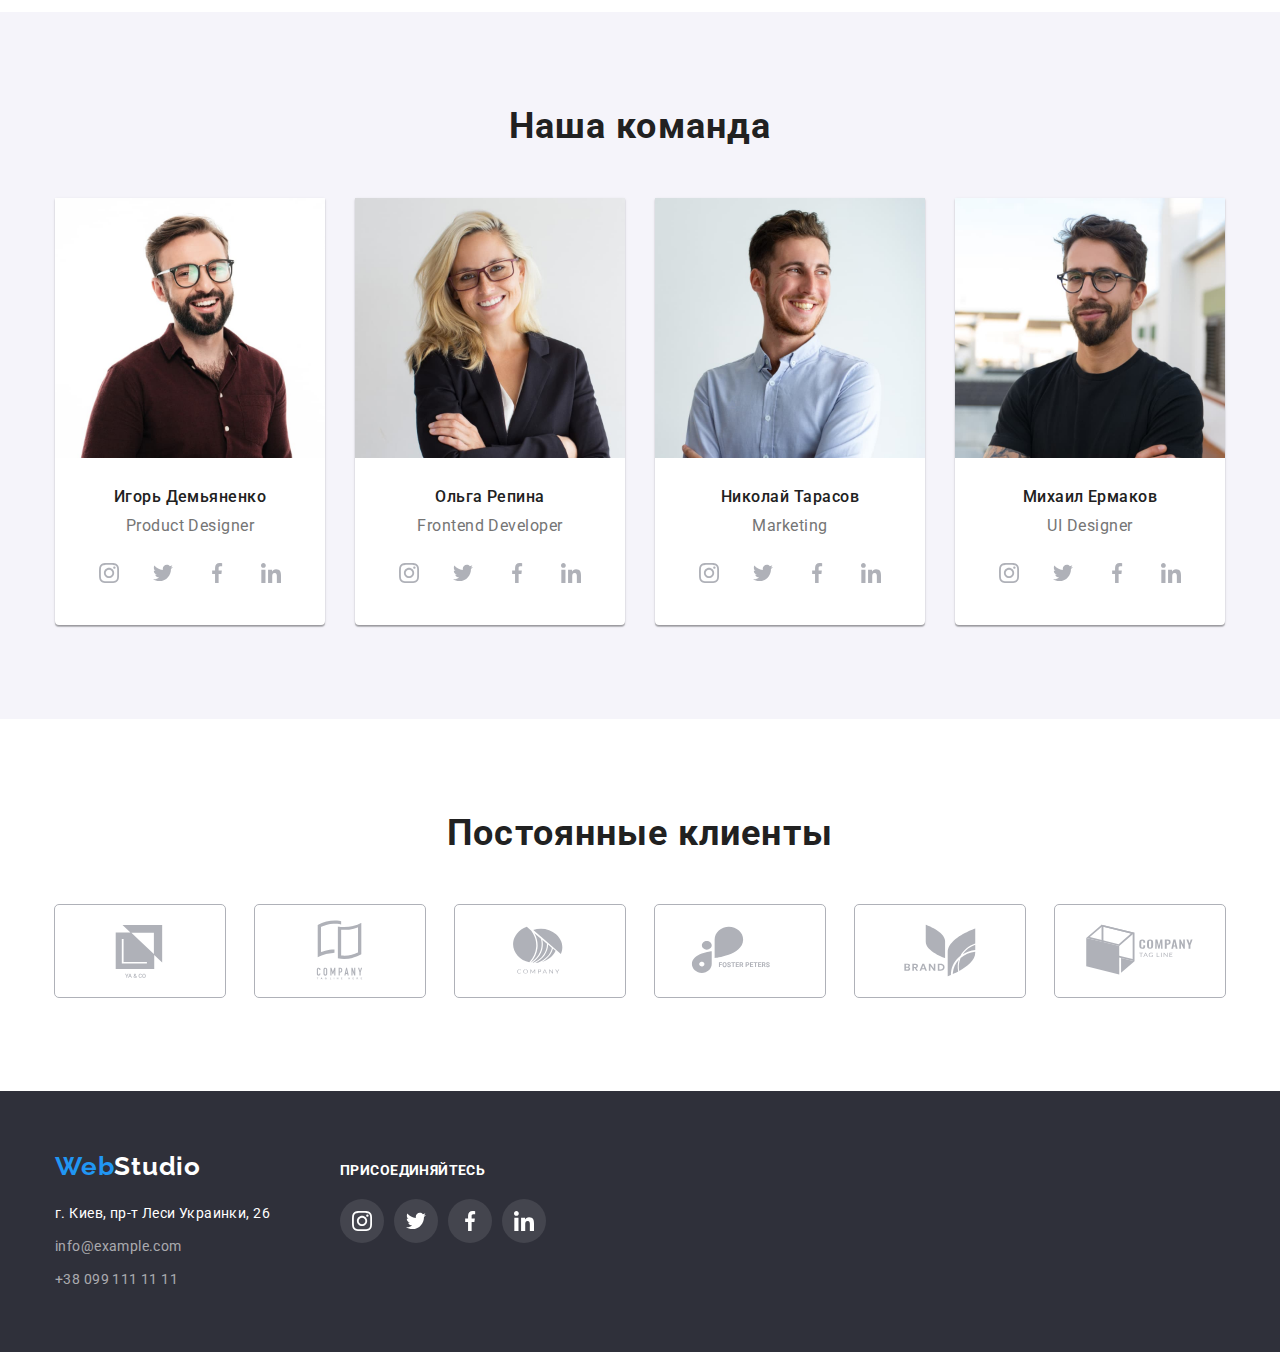
==== commit 0cae4467: "Client-thumb 1.0" ====
--- a/index.html
+++ b/index.html
@@ -56,7 +56,7 @@
             <section class="hero">
                 <div class="container">
                     <h1 class="hero-heading">Эффективные решения <br> для вашего бизнеса</h1>
-                    <button class="hero-button" type="button"><span class="button-center">Заказать услугу</span></button>
+                    <button class="hero-button" type="button" data-modal-open><span class="button-center">Заказать услугу</span></button>
                 </div>
             </section>
             <!-- Особенности -->
@@ -307,10 +307,12 @@
                     <ul class="list">
                         <li class="client">
                             <a href="" class="link">
-                                <svg class="client-icon">
-                                    <use href="./images/icons-defs.svg#icon-yaco">
-                                    </use>
-                                </svg>
+                                <div class="thumb">
+                                    <svg class="client-icon">
+                                        <use href="./images/icons-defs.svg#icon-yaco">
+                                        </use>
+                                    </svg>
+                                </div>
                             </a>
                         </li>
                         <li class="client">
@@ -412,5 +414,18 @@
                     </div>
             </div>
         </footer>
+
+        <!-- Backdrop -->
+        <div class="backdrop is-hidden" data-modal>
+            <div class="modal">
+                <button type="button" class="close-modal" data-modal-close>
+                    <svg class="modal-icon">
+                        <use href="./images/icons-defs.svg#icon-close-modal"></use>
+                    </svg>
+                </button>
+            </div>
+        </div>
+        <!-- Modal script -->
+        <script src="./js/modal.js"></script>
 </body>
 </html>--- a/css/styles.css
+++ b/css/styles.css
@@ -13,6 +13,7 @@
   --secondary-background-color: #f5f4fa;
   --footer-color: #2f303a;
   --icon-primary-color: #afb1b8;
+  --overlay-background: rgba(0, 0, 0, 0.2);
 }
 
 header {
@@ -208,16 +209,14 @@
   margin-left: 30px;
 }
 
-/* .contact-link:hover,
-.contact-link:focus {
-  color: var(--accent-color);
-  fill: var(--accent-color);
-} */
-
 .site-nav .link {
   padding: 32px 0;
   text-decoration: none;
   color: var(--secondary-text-color);
+
+  transition-property: color;
+  transition-duration: 250ms;
+  transition-timing-function: cubic-bezier(0.4, 0, 0.2, 1);
 }
 .site-nav .link:hover,
 .site-nav .link:focus {
@@ -250,6 +249,10 @@
   padding: 32px 0;
   text-decoration: none;
   color: var(--primary-text-color);
+
+  transition-property: color;
+  transition-duration: 250ms;
+  transition-timing-function: cubic-bezier(0.4, 0, 0.2, 1);
 }
 .contact .link:hover,
 .contact .link:focus {
@@ -452,6 +455,7 @@
 }
 
 .project-thumb {
+  overflow: hidden;
   position: relative;
 }
 
@@ -464,17 +468,19 @@
   height: 100%;
   background-color: rgba(33, 150, 243, 0.9);
 
-  opacity: 0;
-}
-
-.project-thumb p {
+  transform: translateY(100%);
+  transition: transform 250ms cubic-bezier(0.4, 0, 0.2, 1);
+}
+
+.project-thumb .project-text {
   width: 100%;
   padding: 63px 24px;
 
   position: absolute;
   top: 50%;
   left: 50%;
-  transform: translate(-50%, -50%);
+  transform: translate(-50%, 30%);
+  transition: transform 250ms cubic-bezier(0.4, 0, 0.2, 1);
 
   color: var(--white-color);
 
@@ -482,13 +488,26 @@
   line-height: 1.55;
 
   opacity: 0;
-}
-
-.project-item:hover p {
+
+}
+
+.project-cards a:hover .project-text {
+  transform: translate(-50%, -50%);
   opacity: 1;
 }
 
-.project-item:hover .project-thumb::before {
+.project-cards a:hover .project-thumb::before {
+  transform: translateY(0);
+  opacity: 1;
+}
+
+.project-cards a:focus .project-text {
+  transform: translate(-50%, -50%);
+  opacity: 1;
+}
+
+.project-cards a:focus .project-thumb::before {
+  transform: translateY(0);
   opacity: 1;
 }
 
@@ -624,18 +643,20 @@
   height: 44px;
   color: var(--white-color);
   fill: var(--icon-primary-color);
+
+  transition-property: fill;
+  transition-duration: 250ms;
+  transition-timing-function: cubic-bezier(0.4, 0, 0.2, 1);
 }
 
 .social .link {
   border-radius: 50%;
   background: rgba(255, 255, 255, 0.1);
-
-  display: flex;
-}
-
-.team-link {
-  color: tomato;
-  background-color: var(--accent-color);
+  display: flex;
+
+  transition-property: background-color;
+  transition-duration: 250ms;
+  transition-timing-function: cubic-bezier(0.4, 0, 0.2, 1);
 }
 
 .social .link:hover,
@@ -656,6 +677,10 @@
   height: 12px;
   color: var(--white-color);
   fill: var(--primary-text-color);
+
+  transition-property: fill;
+  transition-duration: 250ms;
+  transition-timing-function: cubic-bezier(0.4, 0, 0.2, 1);
 }
 
 .phone-icon {
@@ -664,6 +689,10 @@
   height: 16px;
   color: var(--white-color);
   fill: var(--primary-text-color);
+
+  transition-property: fill;
+  transition-duration: 250ms;
+  transition-timing-function: cubic-bezier(0.4, 0, 0.2, 1);
 }
 
 /* Эта часть на проверке */
@@ -697,7 +726,13 @@
   border: none;
 
   padding: 6px 22px;
-}
+
+  transition-property: background-color, color , box-shadow: 0px 0px 0px rgb(0 0 0 / 0%), 0px 0px 0px rgb(0 0 0 / 0%),
+    0px 0px 0px rgb(0 0 0 / 0%);
+  transition-duration: 250ms;
+  transition-timing-function: cubic-bezier(0.4, 0, 0.2, 1);
+}
+
 .button:hover {
   background-color: var(--accent-color);
   color: var(--secondary-background-color);
@@ -776,6 +811,7 @@
 }
 
 .clients li {
+  position: relative;
   width: 170px;
   height: 92px;
   margin-right: 30px;
@@ -785,10 +821,19 @@
   margin-right: 0px;
 }
 
+.client .thumb {
+  background-color: var(--white-color);
+  
+  position: absolute;
+  height: 100%;
+  width: 100%;
+  margin-bottom: 0px;
+}
+
 .clients svg {
-  padding: 16px 32px;
-  width: 170px;
-  height: 92px;
+  /* padding: 16px 32px; */
+  width: 100%;
+  height: 100%;
 
   outline: 1px solid var(--icon-primary-color);
   border-radius: 4px;
@@ -796,10 +841,15 @@
 
 .client-icon {
   padding: 12px;
-  width: 44px;
-  height: 44px;
+  /* width: 44px;
+  height: 44px; */
   color: var(--accent-color);
   fill: var(--icon-primary-color);
+  outline-color: var(--icon-primary-color);
+
+  transition-property: fill, outline-color;
+  transition-duration: 250ms;
+  transition-timing-function: cubic-bezier(0.4, 0, 0.2, 1);
 }
 
 .client .link:hover .client-icon {
@@ -821,6 +871,10 @@
 .map {
   color: var(--white-color);
   text-decoration: none;
+
+  transition-property: color;
+  transition-duration: 250ms;
+  transition-timing-function: cubic-bezier(0.4, 0, 0.2, 1);
 }
 .address .map:hover,
 .address .map:focus {
@@ -830,6 +884,10 @@
 .address .link {
   text-decoration: none;
   color: rgba(255, 255, 255, 0.6);
+
+  transition-property: color;
+  transition-duration: 250ms;
+  transition-timing-function: cubic-bezier(0.4, 0, 0.2, 1);
 }
 .address .link:hover,
 .address .link:focus {
@@ -868,6 +926,12 @@
   display: block;
   text-decoration: none;
   color: var(--primary-text-color);
+box-shadow: 0px 0px 0px rgb(0 0 0 / 0%), 0px 0px 0px rgb(0 0 0 / 0%),
+    0px 0px 0px rgb(0 0 0 / 0%);
+
+  transition-property: box-shadow;
+  transition-duration: 250ms;
+  transition-timing-function: cubic-bezier(0.4, 0, 0.2, 1);
 }
 
 .project-cards a:hover {
@@ -893,3 +957,66 @@
   stroke: currentColor;
   fill: currentColor;
 }
+
+/* backdrop & modal-window */
+
+.backdrop {
+  position: fixed;
+  top: 0;
+  left: 0;
+  width: 100%;
+  height: 100%;
+  background-color: var(--overlay-background);
+
+  opacity: 1;
+  transition: opacity 250ms cubic-bezier(0.4, 0, 0.2, 1);
+}
+
+.backdrop.is-hidden {
+  opacity: 0;
+  pointer-events: none;
+  visibility: hidden;
+}
+
+.backdrop.is-hidden .modal {
+  transform: translate(-50%, -50%) scale(0.5);
+  transition: transform 250ms cubic-bezier(0.4, 0, 0.2, 1);
+}
+
+.modal {
+  position: absolute;
+  top: 50%;
+  left: 50%;
+  transform: translate(-50%, -50%) scale(1);
+
+  height: 581px;
+  width: 528px;
+  background-color: var(--white-color);
+  box-shadow: 0px 1px 3px rgba(0, 0, 0, 0.12), 0px 1px 1px rgba(0, 0, 0, 0.14),
+    0px 2px 1px rgba(0, 0, 0, 0.2);
+  border-radius: 4px;
+
+  transition: transform 250ms cubic-bezier(0.4, 0, 0.2, 1);
+}
+
+.close-modal {
+  position: absolute;
+  top: 8px;
+  right: 8px;
+
+  width: 30px;
+  height: 30px;
+  cursor: pointer;
+  border-radius: 50%;
+  border: 1px solid rgba(0, 0, 0, 0.1);
+  background-color: var(--white-color);
+}
+
+.modal-icon {
+  position: absolute;
+  width: 18px;
+  height: 18px;
+  top: 15px;
+  right: -4px;
+  transform: translate(-50%, -50%);
+}
